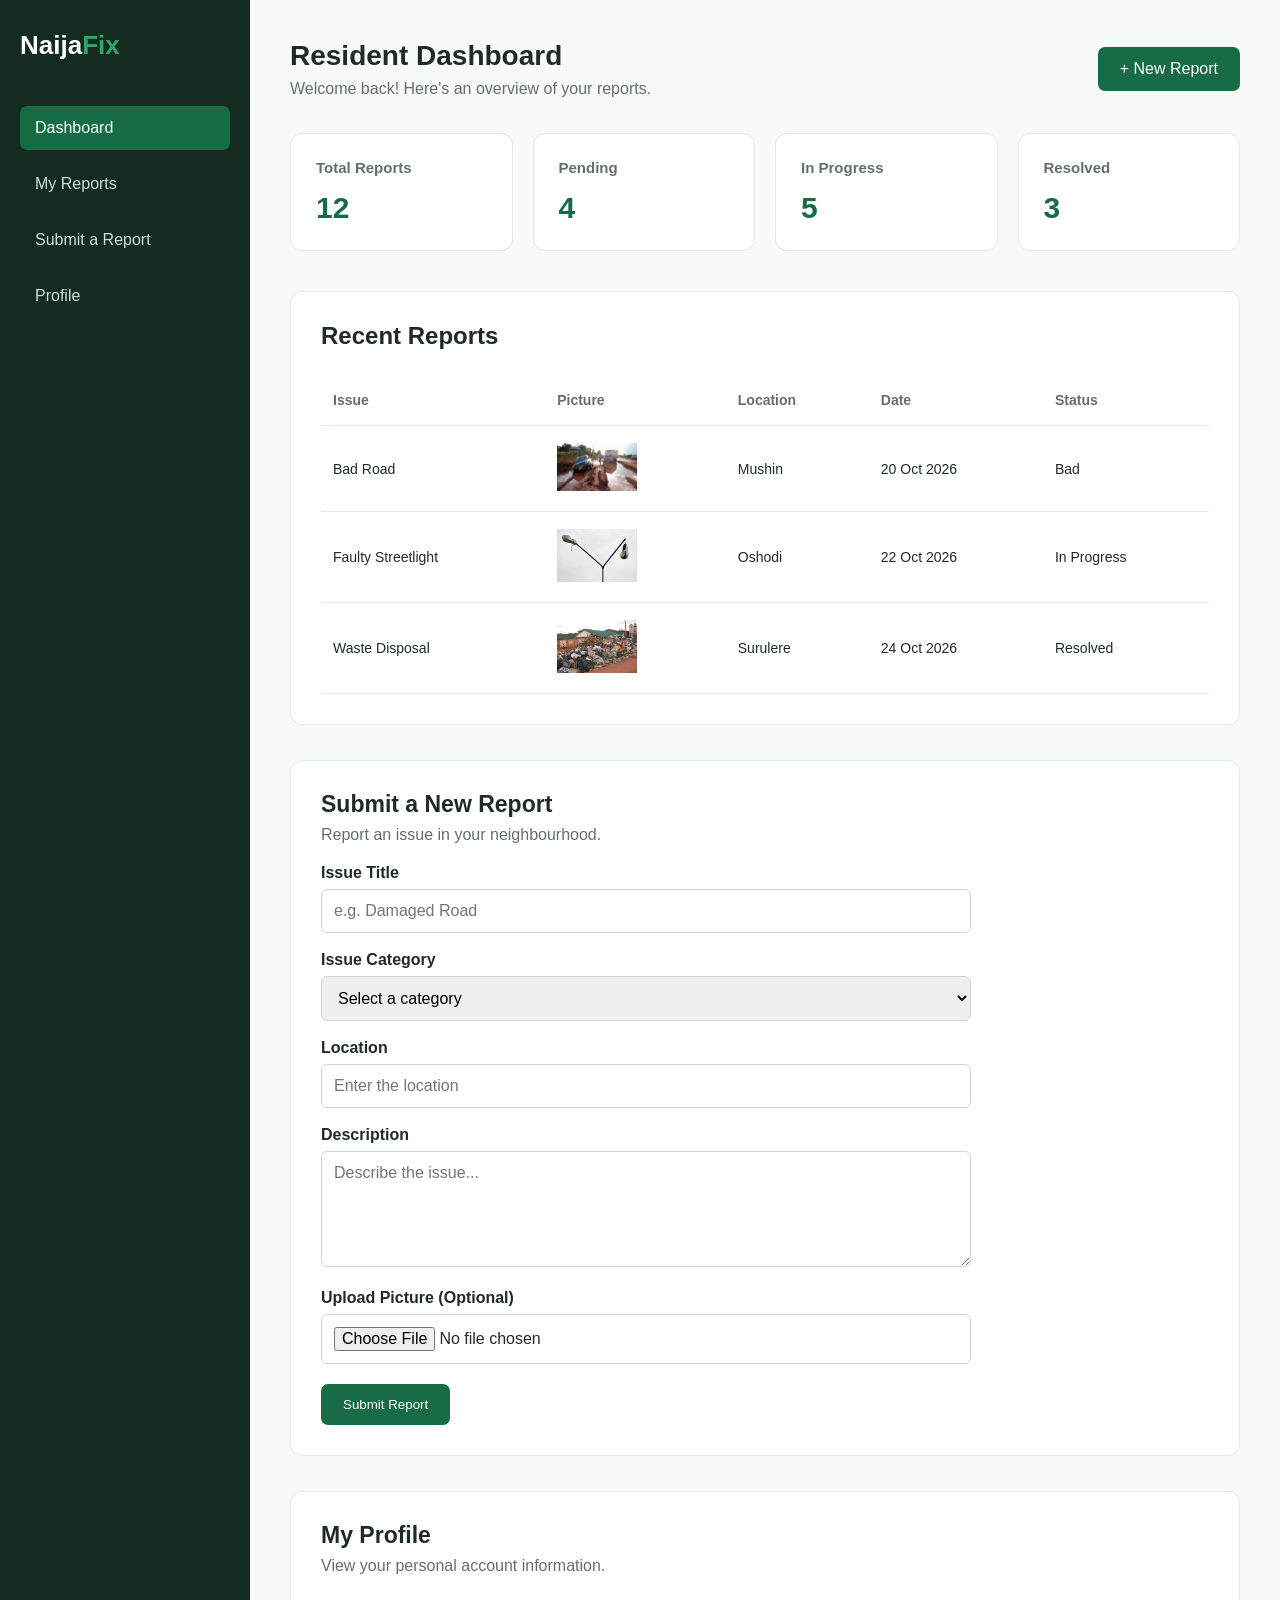
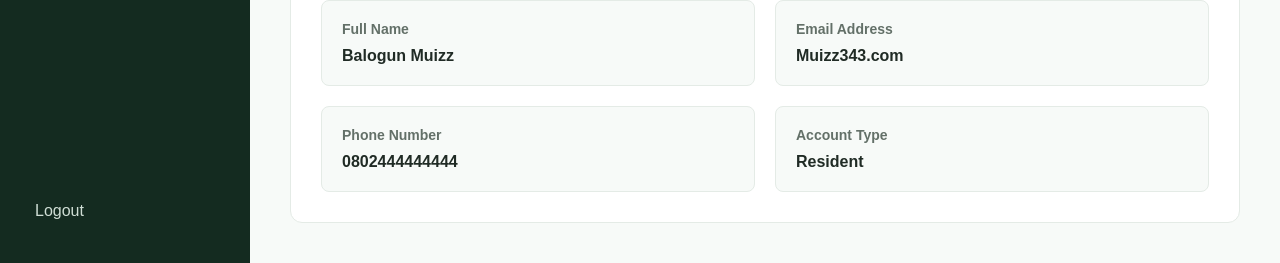
==== pages/For_resident.html @ 023eacb9 "Initial Community_fix upload" ====
<!DOCTYPE html>
<html lang="en">
<head>
    <meta charset="UTF-8">
    <meta name="viewport" content="width=device-width, initial-scale=1.0">
    <title>Resident Dashboard | NaijaFix</title>
    <link rel="stylesheet" href="For_resident.css">
</head>
<body>

    <div class="dashboard">

        <!-- SIDEBAR -->
        <aside class="sidebar">

            <a href="../index.html" class="logo">
                Naija<span>Fix</span>
            </a>

            <nav class="sidebar-nav">
                <a href="#" class="active">Dashboard</a>
                <a href="#my-reports">My Reports</a>
                <a href="#submit-report">Submit a Report</a>
                <a href="#profile">Profile</a>
            </nav>

            <a href="../index.html" class="logout">Logout</a>

        </aside>

        <!-- MAIN CONTENT -->
        <main class="main-content">

            <header class="dashboard-header">
                <div>
                    <h1>Resident Dashboard</h1>
                    <p>Welcome back! Here's an overview of your reports.</p>
                </div>

                <a href="#submit-report" class="btn">+ New Report</a>
            </header>

            <!-- STATISTICS -->
            <section class="stats-container">

                <article class="stat-card">
                    <h3>Total Reports</h3>
                    <p>12</p>
                </article>

                <article class="stat-card">
                    <h3>Pending</h3>
                    <p>4</p>
                </article>

                <article class="stat-card">
                    <h3>In Progress</h3>
                    <p>5</p>
                </article>

                <article class="stat-card">
                    <h3>Resolved</h3>
                    <p>3</p>
                </article>

            </section>

            <!-- RECENT REPORTS -->
            <section class="recent-reports" id="my-reports">

                <h2>Recent Reports</h2>

                <table>
                    <thead>
                        <tr>
                            <th>Issue</th>
                            <th>Picture</th>
                            <th>Location</th>
                            <th>Date</th>
                            <th>Status</th>
                        </tr>
                    </thead>

                    <tbody id="reports-list">
                        <tr>
                            <td>Bad Road</td>
                            <td> <img src="../images/bad-road.jpeg" alt="Bad Road" width="80"></td>
                            <td>Mushin</td>
                            <td>20 Oct 2026</td>
                            <td>Bad</td>
                        </tr>

                        <tr>
                            <td>Faulty Streetlight</td>
                            <td> <img src="../images/streetlight.jpg" alt="Faulty Streetlight" width="80"></td>
                            <td>Oshodi</td>
                            <td>22 Oct 2026</td>
                            <td>In Progress</td>
                        </tr>

                        <tr>
                            <td>Waste Disposal</td>
                            <td> <img src="../images/images (1).jpg" alt="Waste Disposal" width="80"></td>
                            <td>Surulere</td>
                            <td>24 Oct 2026</td>
                            <td>Resolved</td>
                        </tr>
                    </tbody>
                </table>

            </section>
            
<section class="resident-report" id="submit-report">
    <h2>Submit a New Report</h2>
    <p>Report an issue in your neighbourhood.</p>

    <form id="resident-report-form">

        <label for="issue-title">Issue Title</label>
        <input type="text" id="issue-title"
            placeholder="e.g. Damaged Road" required>

        <label for="issue-category">Issue Category</label>
        <select id="issue-category" required>
            <option value="">Select a category</option>
            <option value="Road">Road Damage</option>
            <option value="Electricity">Streetlight</option>
            <option value="Waste">Waste Disposal</option>
            <option value="Water">Water Supply</option>
            <option value="Other">Others</option>
        </select>

        <label for="issue-location">Location</label>
        <input type="text" id="issue-location"
            placeholder="Enter the location" required>

        <label for="issue-description">Description</label>
        <textarea id="issue-description"
            placeholder="Describe the issue..."
            rows="5" required></textarea>
            <label for="issue-image">Upload Picture (Optional)</label>
<input type="file"
    id="issue-image"
    accept="image/*">
    <img id="image-preview" 
     src="" 
     alt="Image Preview"
     style="display: none; width: 200px; margin-top: 10px; border-radius: 8px;">

        <button type="submit" class="btn">Submit Report</button>

    </form>
</section>
    
<section class="profile-section" id="profile">
    <h2>My Profile</h2>
    <p>View your personal account information.</p>

    <div class="profile-details">

        <div class="profile-item">
            <h4>Full Name</h4>
            <p>Balogun Muizz</p>
        </div>

        <div class="profile-item">
            <h4>Email Address</h4>
            <p>Muizz343.com</p>
        </div>

        <div class="profile-item">
            <h4>Phone Number</h4>
            <p>0802444444444</p>
        </div>

        <div class="profile-item">
            <h4>Account Type</h4>
            <p>Resident</p>
        </div>

    </div>
</section>

        </main>

    </div>
<script src="../script.js"></script>
</body>
</html>
---- pages/For_resident.css ----
/* GENERAL STYLING */

* {
    margin: 0;
    padding: 0;
    box-sizing: border-box;
}

body {
    font-family: Arial, sans-serif;
    background-color: #f7faf8;
    color: #202b25;
}

a {
    text-decoration: none;
    color: inherit;
}

/* DASHBOARD LAYOUT */

.dashboard {
    display: flex;
    min-height: 100vh;
}
/* SIDEBAR */

.sidebar {
    width: 250px;
    background-color: #142b20;
    color: #ffffff;
    padding: 30px 20px;
    display: flex;
    flex-direction: column;
}

.logo {
    font-size: 26px;
    font-weight: bold;
    color: #ffffff;
    margin-bottom: 45px;
}

.logo span {
    color: #32a66a;
}

.sidebar-nav {
    display: flex;
    flex-direction: column;
    gap: 12px;
}

.sidebar-nav a {
    padding: 13px 15px;
    border-radius: 7px;
    color: #d0ded5;
    transition: background-color 0.3s;
}

.sidebar-nav a:hover,
.sidebar-nav a.active {
    background-color: #176b45;
    color: #ffffff;
}

.logout {
    margin-top: auto;
    padding: 13px 15px;
    color: #d0ded5;
}
/* MAIN CONTENT */

.main-content {
    flex: 1;
    padding: 40px;
}

.dashboard-header {
    display: flex;
    justify-content: space-between;
    align-items: center;
    margin-bottom: 35px;
}

.dashboard-header h1 {
    font-size: 28px;
    margin-bottom: 8px;
}

.dashboard-header p {
    color: #637068;
}

.btn {
    background-color: #176b45;
    color: #ffffff;
    border: none;
    padding: 13px 22px;
    border-radius: 7px;
    text-decoration: none;
display: inline-block;
    cursor: pointer;
}
/* STATISTICS */

.stats-container {
    display: grid;
    grid-template-columns: repeat(4, 1fr);
    gap: 20px;
    margin-bottom: 40px;
}

.stat-card {
    background-color: #ffffff;
    padding: 25px;
    border: 1px solid #e4ebe6;
    border-radius: 12px;
}

.stat-card h3 {
    color: #637068;
    font-size: 15px;
    margin-bottom: 15px;
}

.stat-card p {
    font-size: 30px;
    font-weight: bold;
    color: #176b45;
}
/* RECENT REPORTS */

.recent-reports {
    background-color: #ffffff;
    padding: 30px;
    border-radius: 12px;
    border: 1px solid #e4ebe6;
}

.recent-reports h2 {
    margin-bottom: 25px;
}

table {
    width: 100%;
    border-collapse: collapse;
    text-align: left;
}

th,
td {
    padding: 17px 12px;
    border-bottom: 1px solid #e4ebe6;
}

th {
    color: #637068;
    font-size: 14px;
}

td {
    font-size: 14px;
}

/* RESIDENT REPORT FORM */
.resident-report {
    background-color: #ffffff;
    padding: 30px;
    border-radius: 12px;
    border: 1px solid #e4ebe6;
    margin-top: 35px;
}

.resident-report h2 {
    font-size: 23px;
    margin-bottom: 8px;
}

.resident-report > p {
    color: #637068;
    margin-bottom: 20px;
}

#resident-report-form {
    max-width: 650px;
}

#resident-report-form label {
    display: block;
    font-weight: bold;
    margin: 18px 0 7px;
}

#resident-report-form input,
#resident-report-form select,
#resident-report-form textarea {
    width: 100%;
    padding: 12px;
    font: inherit;
    border: 1px solid #cdd8d0;
    border-radius: 6px;
    outline: none;
}

#resident-report-form input:focus,
#resident-report-form select:focus,
#resident-report-form textarea:focus {
    border-color: #26945b;
    box-shadow: 0 0 0 3px rgba(38, 148, 91, 0.12);
}

#resident-report-form textarea {
    resize: vertical;
}

#resident-report-form button {
    margin-top: 20px;
}

/* PROFILE SECTION */
.profile-section {
    background-color: #ffffff;
    padding: 30px;
    border-radius: 12px;
    border: 1px solid #e4ebe6;
    margin-top: 35px;
}

.profile-section h2 {
    font-size: 23px;
    margin-bottom: 8px;
}

.profile-section > p {
    color: #637068;
    margin-bottom: 25px;
}

.profile-details {
    display: grid;
    grid-template-columns: repeat(2, 1fr);
    gap: 20px;
}

.profile-item {
    background-color: #f7faf8;
    padding: 20px;
    border-radius: 8px;
    border: 1px solid #e4ebe6;
}

.profile-item h4 {
    color: #637068;
    font-size: 14px;
    margin-bottom: 10px;
}

.profile-item p {
    font-size: 16px;
    font-weight: bold;
    color: #202b25;
}
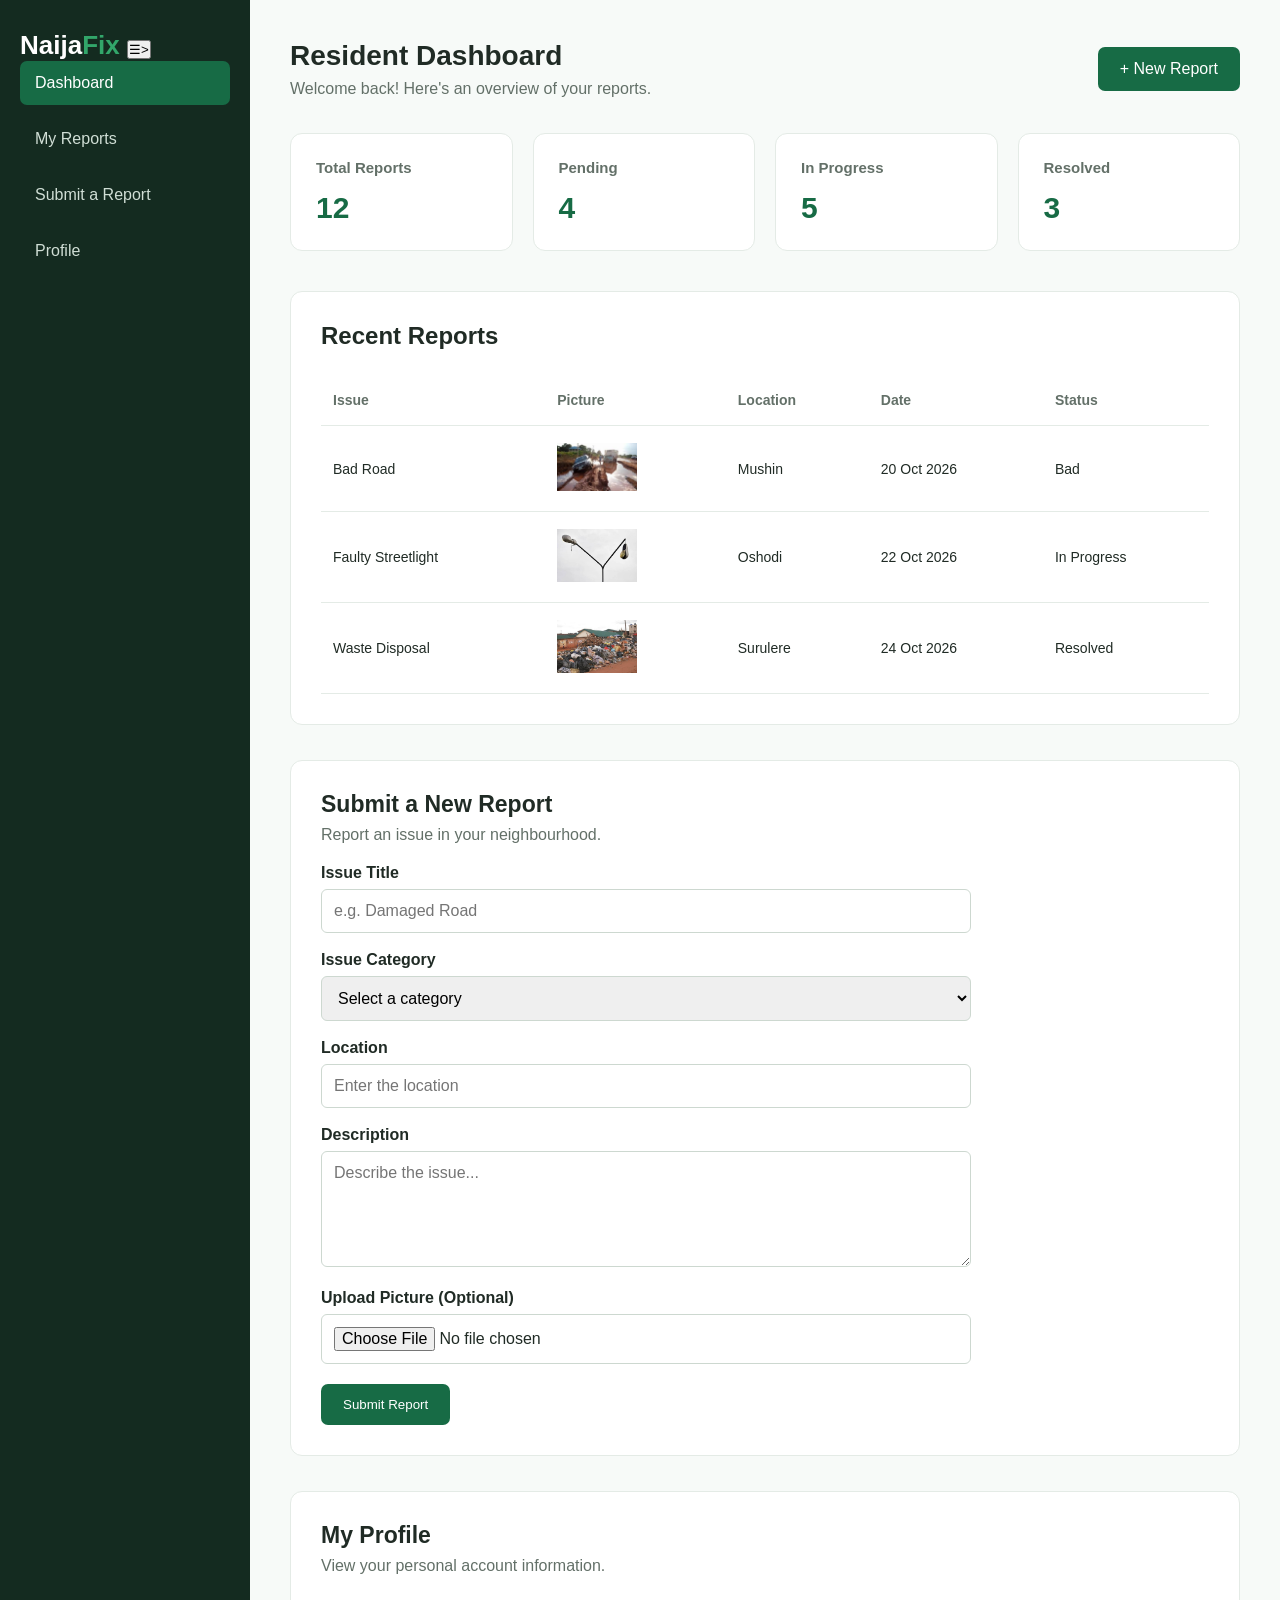
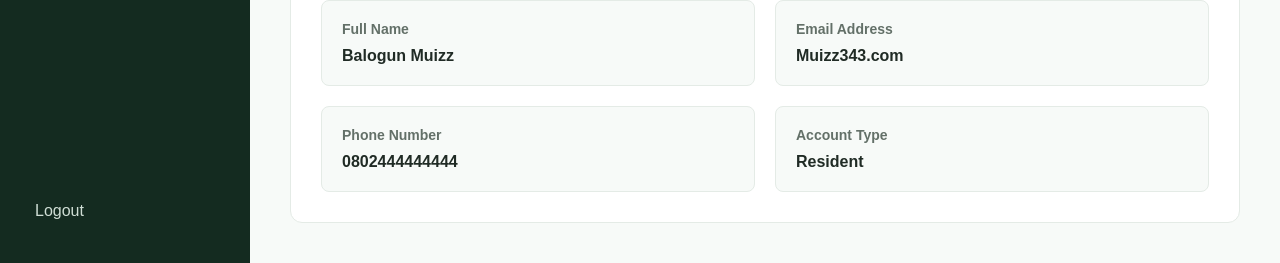
==== commit 38db1d96: "Add mobile responsive dashboards" ====
--- a/pages/For_resident.html
+++ b/pages/For_resident.html
@@ -13,11 +13,18 @@
 
         <!-- SIDEBAR -->
         <aside class="sidebar">
-
+            <div class="sidebar-header">
             <a href="../index.html" class="logo">
                 Naija<span>Fix</span>
             </a>
+            <button class="menu-toggle"
+             id="menu-toggle"
+            aria-label="Open navigation menu"
+            aria-expanded="false">
+            ☰>
 
+            </button>
+            </div>
             <nav class="sidebar-nav">
                 <a href="#" class="active">Dashboard</a>
                 <a href="#my-reports">My Reports</a>
--- a/pages/For_resident.css
+++ b/pages/For_resident.css
@@ -22,6 +22,7 @@
 .dashboard {
     display: flex;
     min-height: 100vh;
+    
 }
 /* SIDEBAR */
 
@@ -32,6 +33,9 @@
     padding: 30px 20px;
     display: flex;
     flex-direction: column;
+     position:sticky;
+    top: 0;
+    z-index: 1000;
 }
 
 .logo {
@@ -90,6 +94,7 @@
 
 .dashboard-header p {
     color: #637068;
+    
 }
 
 .btn {
@@ -261,3 +266,175 @@
     font-weight: bold;
     color: #202b25;
 }
+
+/* MOBILE VIEW */
+@media (max-width: 768px) {
+
+    /* Dashboard layout */
+    .dashboard {
+        flex-direction: column;
+    }
+
+    /* Sidebar */
+    .sidebar {
+        width: 100%;
+        padding: 20px;
+        display: flex;
+        flex-direction: column;
+        min-height: 0;
+    }
+    .sidebar:has(.sidebar-nav.active) {
+    min-height: 100vh;
+}
+
+    .logo {
+        margin-bottom: 20px;
+    }
+
+    .sidebar-nav {
+        flex-direction: row;
+        flex-wrap: wrap;
+        gap: 8px;
+    }
+
+    .sidebar-nav a {
+        padding: 10px;
+        font-size: 14px;
+    }
+
+    .logout {
+        margin-top: 15px;
+    }
+
+    /* Main content */
+    .main-content {
+        padding: 20px;
+    }
+    /* Statistics */
+    .stats-container {
+        grid-template-columns: repeat(2, 1fr);
+        gap: 12px;
+    }
+
+    .stat-card {
+        padding: 18px;
+    }
+
+    .stat-card p {
+        font-size: 25px;
+    }
+        /* Recent Reports */
+    .recent-reports {
+        padding: 18px;
+        overflow-x: auto;
+    }
+
+    table {
+        min-width: 600px;
+    }
+
+    th,
+    td {
+        padding: 12px 10px;
+        font-size: 13px;
+    }
+        /* Resident Report Form */
+    .resident-report {
+        padding: 20px;
+    }
+
+    .resident-report h2 {
+        font-size: 20px;
+    }
+
+    #resident-report-form {
+        max-width: 100%;
+    }
+
+    #resident-report-form input,
+    #resident-report-form select,
+    #resident-report-form textarea {
+        font-size: 14px;
+    }
+
+    #resident-report-form button {
+        width: 100%;
+    }
+        /* Profile Section */
+    .profile-section {
+        padding: 20px;
+    }
+
+    .profile-section h2 {
+        font-size: 20px;
+    }
+
+    .profile-details {
+        grid-template-columns: 1fr;
+        gap: 12px;
+    }
+
+    .profile-item {
+        padding: 15px;
+    }
+        /* Dashboard Header */
+    .dashboard-header {
+        flex-direction: column;
+        align-items: flex-start;
+        gap: 15px;
+    }
+
+    .dashboard-header h1 {
+        font-size: 24px;
+    }
+
+    .dashboard-header .btn {
+        width: 100%;
+        text-align: center;
+    }
+        /* Sidebar Navigation */
+    .sidebar-nav {
+        gap: 6px;
+    }
+
+    .sidebar-nav a {
+        padding: 10px 12px;
+        font-size: 13px;
+    }
+
+    .logout {
+        display: inline-block;
+        width: 100%;
+        margin-top: auto;
+        padding: 15px;
+        border-top: 1px solid #365344;
+    }
+        /* MOBILE HAMBURGER MENU */
+
+    .sidebar-header {
+        display: flex;
+        justify-content: space-between;
+        align-items: center;
+    }
+
+    .menu-toggle {
+        display: block;
+    }
+
+    .sidebar-nav {
+        display: none;
+        flex-direction: column;
+        margin-top: 20px;
+    }
+
+    .sidebar-nav.active {
+        display: flex;
+    }
+    .sidebar .logout {
+    display: none;
+}
+
+.sidebar:has(.sidebar-nav.active) .logout {
+    display: block;
+}
+}
